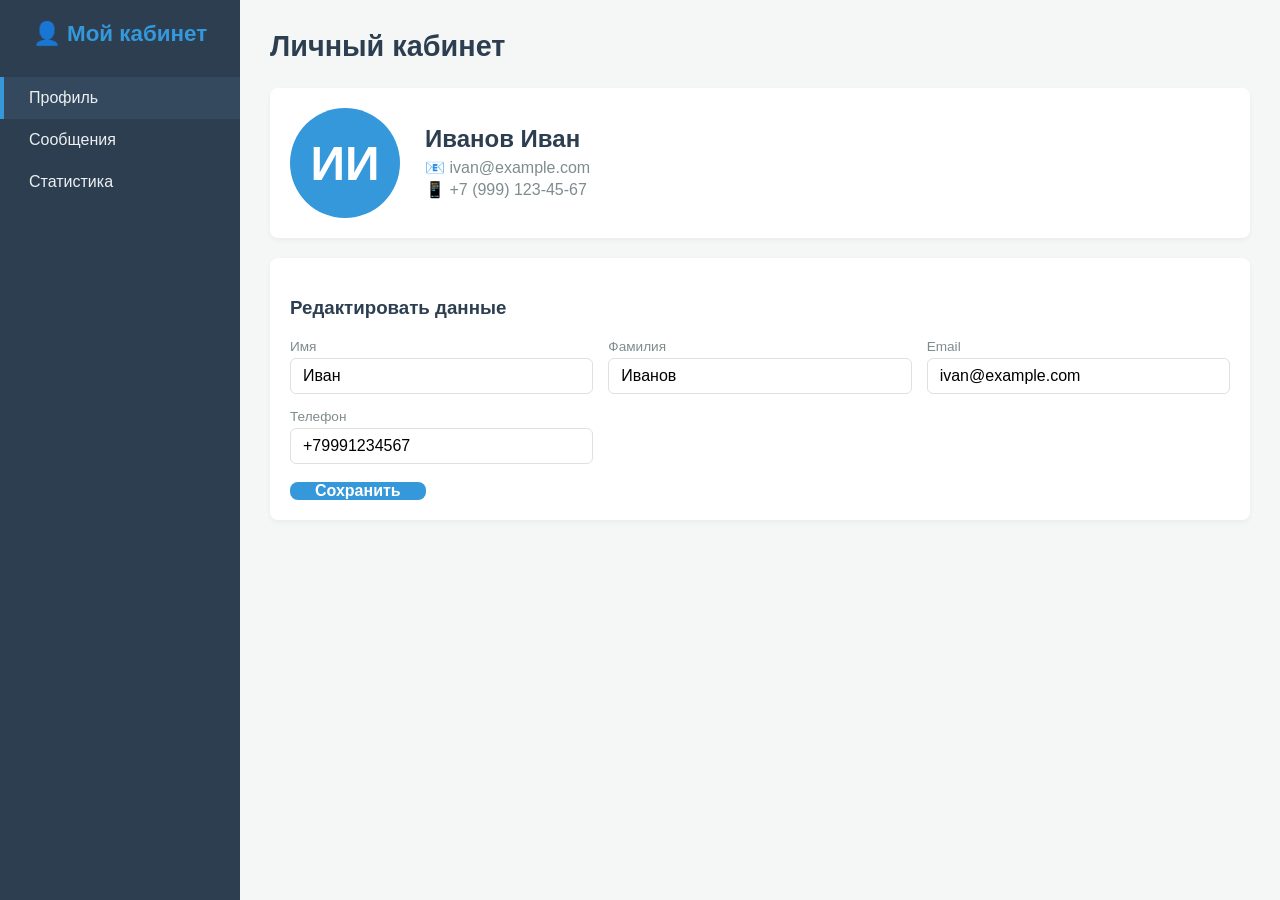
==== index.html @ 30cc35c8 "Add files via upload" ====
<!DOCTYPE html>
<html lang="ru">
<head>
    <meta charset="UTF-8">
    <title>Личный кабинет</title>
    <link rel="stylesheet" href="css/style.css">
</head>
<body>
<div class="dashboard">
    <aside class="sidebar">
        <div class="logo">👤 Мой кабинет</div>
        <nav>
            <a href="index.html" class="active">Профиль</a>
            <a href="messages.html">Сообщения</a>
            <a href="stats.html">Статистика</a>
        </nav>
    </aside>

    <main class="content">
        <h1 class="page-title">Личный кабинет</h1>

        <div class="card">
            <div class="profile-header">
                <div class="avatar">ИИ</div>
                <div class="profile-info">
                    <h2>Иванов Иван</h2>
                    <p>📧 ivan@example.com</p>
                    <p>📱 +7 (999) 123-45-67</p>
                </div>
            </div>
        </div>

        <div class="card">
            <h3>Редактировать данные</h3>
            <div class="info-grid">
                <div class="field">
                    <label>Имя</label>
                    <input type="text" value="Иван">
                </div>
                <div class="field">
                    <label>Фамилия</label>
                    <input type="text" value="Иванов">
                </div>
                <div class="field">
                    <label>Email</label>
                    <input type="email" value="ivan@example.com">
                </div>
                <div class="field">
                    <label>Телефон</label>
                    <input type="tel" value="+79991234567">
                </div>
            </div>
            <br>
            <button class="btn">Сохранить</button>
        </div>
    </main>
</div>
</body>
</html>
---- css/style.css ----
:root {
    --primary: #3498db;
    --primary-dark: #2980b9;
    --bg: #f4f7f6;
    --card-bg: #ffffff;
    --text-main: #2c3e50;
    --text-muted: #7f8c8d;
    --border: #e0e0e0;
    --success: #27ae60;
    --danger: #e74c3c;
}

* { box-sizing: border-box; }

body {
    font-family: 'Segoe UI', Tahoma, sans-serif;
    background: var(--bg);
    color: var(--text-main);
    margin: 0;
    padding: 0;
}

.dashboard {
    display: flex;
    min-height: 100vh;
}

.sidebar {
    width: 240px;
    background: #2c3e50;
    color: #fff;
    padding: 20px 0;
    flex-shrink: 0;
}

.sidebar .logo {
    text-align: center;
    font-size: 1.4em;
    font-weight: bold;
    margin-bottom: 30px;
    color: var(--primary);
}

.sidebar nav a {
    display: block;
    color: #ecf0f1;
    text-decoration: none;
    padding: 12px 25px;
    border-left: 4px solid transparent;
    transition: 0.2s;
}

.sidebar nav a:hover,
.sidebar nav a.active {
    background: #34495e;
    border-left-color: var(--primary);
}

.content {
    flex: 1;
    padding: 30px;
    overflow-y: auto;
}

.page-title {
    margin: 0 0 25px;
    font-size: 1.8em;
}

.card {
    background: var(--card-bg);
    border-radius: 8px;
    box-shadow: 0 2px 5px rgba(0,0,0,0.05);
    padding: 20px;
    margin-bottom: 20px;
}

.profile-header {
    display: flex;
    align-items: center;
    gap: 25px;
}

.avatar {
    width: 110px;
    height: 110px;
    border-radius: 50%;
    background: var(--primary);
    color: #fff;
    display: flex;
    align-items: center;
    justify-content: center;
    font-size: 3em;
    font-weight: bold;
}

.profile-info h2 { margin: 0 0 5px; }
.profile-info p { margin: 3px 0; color: var(--text-muted); }

.info-grid {
    display: grid;
    grid-template-columns: repeat(auto-fit, minmax(250px, 1fr));
    gap: 15px;
    margin-top: 20px;
}

.info-grid .field label {
    display: block;
    font-size: 0.85em;
    color: var(--text-muted);
    margin-bottom: 4px;
}

.info-grid .field input {
    width: 100%;
    padding: 8px 12px;
    border: 1px solid var(--border);
    border-radius: 6px;
    font-size: 1em;
}

.stats-grid {
    display: grid;
    grid-template-columns: repeat(auto-fit, minmax(200px, 1fr));
    gap: 20px;
}

.stat-card {
    text-align: center;
    border-top: 4px solid var(--primary);
}

.stat-card h3 {
    margin: 0 0 10px;
    color: var(--text-muted);
    font-size: 0.95em;
    text-transform: uppercase;
}

.stat-card .number {
    font-size: 3em;
    font-weight: bold;
    color: var(--primary);
}

.messages-container {
    display: flex;
    flex-direction: column;
    height: calc(100vh - 150px);
}

.msg-list {
    flex: 1;
    overflow-y: auto;
    border: 1px solid var(--border);
    border-radius: 8px;
    padding: 15px;
    margin-bottom: 15px;
    background: #fafafa;
}

.msg-item {
    margin-bottom: 10px;
    padding: 10px 15px;
    border-radius: 12px;
    max-width: 70%;
    word-wrap: break-word;
}

.msg-item.in {
    background: #fff;
    border: 1px solid var(--border);
    border-bottom-left-radius: 2px;
    margin-right: auto;
}

.msg-item.out {
    background: var(--primary);
    color: #fff;
    border-bottom-right-radius: 2px;
    margin-left: auto;
    text-align: right;
}

.msg-meta {
    font-size: 0.75em;
    opacity: 0.7;
    margin-top: 5px;
    display: block;
}

.send-form {
    display: flex;
    gap: 10px;
}

.send-form textarea {
    flex: 1;
    padding: 12px;
    border: 1px solid var(--border);
    border-radius: 8px;
    resize: none;
    font-family: inherit;
    font-size: 1em;
    outline: none;
}

.send-form textarea:focus { border-color: var(--primary); }

.btn {
    background: var(--primary);
    color: #fff;
    border: none;
    padding: 0 25px;
    border-radius: 8px;
    cursor: pointer;
    font-size: 1em;
    font-weight: bold;
    transition: 0.2s;
}

.btn:hover { background: var(--primary-dark); }

@media (max-width: 768px) {
    .dashboard { flex-direction: column; }
    .sidebar { width: 100%; }
    .sidebar nav { display: flex; overflow-x: auto; }
    .sidebar nav a { border-left: none; border-bottom: 4px solid transparent; }
    .sidebar nav a.active { border-left: none; border-bottom-color: var(--primary); }
}
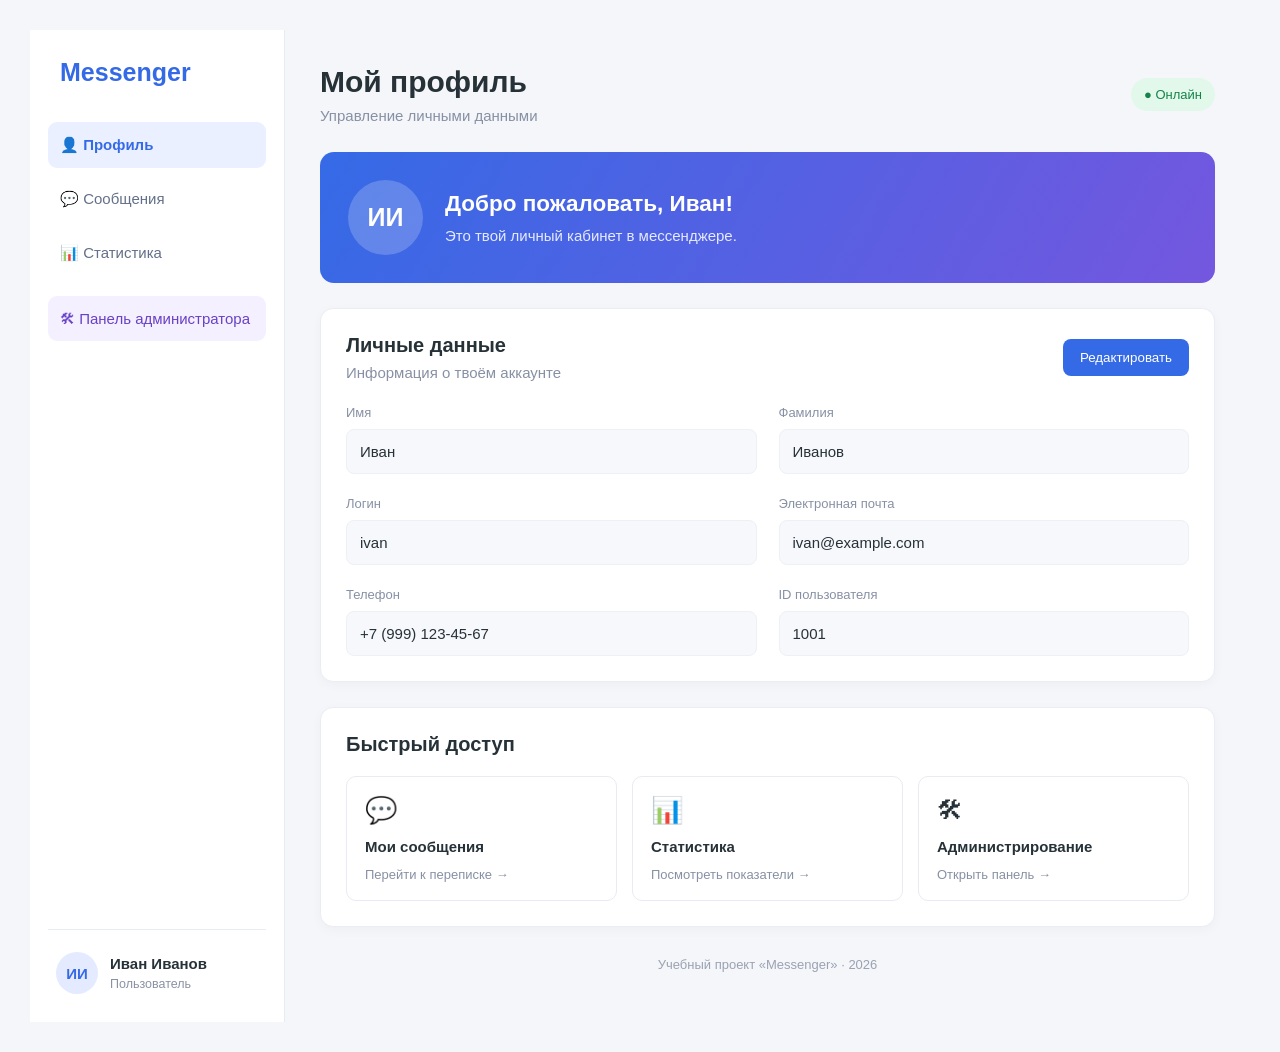
==== commit 77901c71: "123" ====
--- a/index.html
+++ b/index.html
@@ -2,58 +2,120 @@
 <html lang="ru">
 <head>
     <meta charset="UTF-8">
-    <title>Личный кабинет</title>
+    <meta name="viewport" content="width=device-width, initial-scale=1.0">
+    <title>Мессенджер — Профиль</title>
     <link rel="stylesheet" href="css/style.css">
 </head>
 <body>
-<div class="dashboard">
+
+<div class="app">
     <aside class="sidebar">
-        <div class="logo">👤 Мой кабинет</div>
-        <nav>
-            <a href="index.html" class="active">Профиль</a>
-            <a href="messages.html">Сообщения</a>
-            <a href="stats.html">Статистика</a>
+        <div class="logo">Messenger</div>
+
+        <nav class="navigation">
+            <a href="index.html" class="nav-link active">👤 Профиль</a>
+            <a href="massages.html" class="nav-link">💬 Сообщения</a>
+            <a href="stats.html" class="nav-link">📊 Статистика</a>
+            <a href="admin.html" class="nav-link admin-link">🛠 Панель администратора</a>
         </nav>
+
+        <div class="sidebar-bottom">
+            <span class="avatar">ИИ</span>
+            <div>
+                <strong>Иван Иванов</strong>
+                <small>Пользователь</small>
+            </div>
+        </div>
     </aside>
 
-    <main class="content">
-        <h1 class="page-title">Личный кабинет</h1>
+    <main class="main-content">
+        <header class="page-header">
+            <div>
+                <h1>Мой профиль</h1>
+                <p>Управление личными данными</p>
+            </div>
+            <span class="online-badge">● Онлайн</span>
+        </header>
 
-        <div class="card">
-            <div class="profile-header">
-                <div class="avatar">ИИ</div>
-                <div class="profile-info">
-                    <h2>Иванов Иван</h2>
-                    <p>📧 ivan@example.com</p>
-                    <p>📱 +7 (999) 123-45-67</p>
+        <section class="welcome-card">
+            <div class="large-avatar">ИИ</div>
+            <div>
+                <h2>Добро пожаловать, Иван!</h2>
+                <p>Это твой личный кабинет в мессенджере.</p>
+            </div>
+        </section>
+
+        <section class="card">
+            <div class="section-heading">
+                <div>
+                    <h2>Личные данные</h2>
+                    <p>Информация о твоём аккаунте</p>
+                </div>
+                <button class="button" type="button">Редактировать</button>
+            </div>
+
+            <div class="profile-grid">
+                <div class="field">
+                    <label>Имя</label>
+                    <div class="field-value">Иван</div>
+                </div>
+
+                <div class="field">
+                    <label>Фамилия</label>
+                    <div class="field-value">Иванов</div>
+                </div>
+
+                <div class="field">
+                    <label>Логин</label>
+                    <div class="field-value">ivan</div>
+                </div>
+
+                <div class="field">
+                    <label>Электронная почта</label>
+                    <div class="field-value">ivan@example.com</div>
+                </div>
+
+                <div class="field">
+                    <label>Телефон</label>
+                    <div class="field-value">+7 (999) 123-45-67</div>
+                </div>
+
+                <div class="field">
+                    <label>ID пользователя</label>
+                    <div class="field-value">1001</div>
                 </div>
             </div>
-        </div>
+        </section>
 
-        <div class="card">
-            <h3>Редактировать данные</h3>
-            <div class="info-grid">
-                <div class="field">
-                    <label>Имя</label>
-                    <input type="text" value="Иван">
-                </div>
-                <div class="field">
-                    <label>Фамилия</label>
-                    <input type="text" value="Иванов">
-                </div>
-                <div class="field">
-                    <label>Email</label>
-                    <input type="email" value="ivan@example.com">
-                </div>
-                <div class="field">
-                    <label>Телефон</label>
-                    <input type="tel" value="+79991234567">
-                </div>
+        <section class="card">
+            <h2>Быстрый доступ</h2>
+
+            <div class="quick-links">
+                <a href="messages.html" class="quick-card">
+                    <span class="quick-icon">💬</span>
+                    <strong>Мои сообщения</strong>
+                    <span>Перейти к переписке →</span>
+                </a>
+
+                <a href="stats.html" class="quick-card">
+                    <span class="quick-icon">📊</span>
+                    <strong>Статистика</strong>
+                    <span>Посмотреть показатели →</span>
+                </a>
+
+                <a href="admin.html" class="quick-card">
+                    <span class="quick-icon">🛠</span>
+                    <strong>Администрирование</strong>
+                    <span>Открыть панель →</span>
+                </a>
             </div>
-            <br>
-            <button class="btn">Сохранить</button>
-        </div>
+        </section>
+
+        <footer class="footer">
+            Учебный проект «Messenger» · 2026
+        </footer>
     </main>
 </div>
+
 </body>
 </html>
--- a/css/style.css
+++ b/css/style.css
@@ -1,230 +1,448 @@
-:root {
-    --primary: #3498db;
-    --primary-dark: #2980b9;
-    --bg: #f4f7f6;
-    --card-bg: #ffffff;
-    --text-main: #2c3e50;
-    --text-muted: #7f8c8d;
-    --border: #e0e0e0;
-    --success: #27ae60;
-    --danger: #e74c3c;
-}
-
-* { box-sizing: border-box; }
+* {
+    box-sizing: border-box;
+}
 
 body {
-    font-family: 'Segoe UI', Tahoma, sans-serif;
-    background: var(--bg);
-    color: var(--text-main);
     margin: 0;
-    padding: 0;
-}
-
-.dashboard {
+    background: #f4f6fb;
+    color: #253047;
+    font-family: Arial, sans-serif;
+    font-size: 15px;
+}
+
+a {
+    color: inherit;
+    text-decoration: none;
+}
+
+.app {
     display: flex;
     min-height: 100vh;
 }
 
 .sidebar {
-    width: 240px;
-    background: #2c3e50;
+    width: 255px;
+    flex-shrink: 0;
+    background: #fff;
+    border-right: 1px solid #e8ebf2;
+    padding: 28px 18px;
+    display: flex;
+    flex-direction: column;
+}
+
+.logo {
+    font-size: 25px;
+    font-weight: bold;
+    color: #356ae6;
+    padding: 0 12px 35px;
+}
+
+.navigation {
+    display: flex;
+    flex-direction: column;
+    gap: 8px;
+}
+
+.nav-link {
+    display: block;
+    padding: 14px 12px;
+    border-radius: 9px;
+    color: #647089;
+    transition: 0.2s;
+}
+
+.nav-link:hover {
+    background: #f0f4ff;
+    color: #356ae6;
+}
+
+.nav-link.active {
+    background: #eaf0ff;
+    color: #356ae6;
+    font-weight: bold;
+}
+
+.admin-link {
+    margin-top: 12px;
+    background: #f4f0ff;
+    color: #6941c6;
+}
+
+.admin-link:hover {
+    background: #e9e0ff;
+    color: #5630ad;
+}
+
+.sidebar-bottom {
+    display: flex;
+    align-items: center;
+    gap: 12px;
+    margin-top: auto;
+    padding: 22px 8px 0;
+    border-top: 1px solid #e8ebf2;
+}
+
+.sidebar-bottom strong,
+.sidebar-bottom small {
+    display: block;
+}
+
+.sidebar-bottom small {
+    margin-top: 5px;
+    color: #8992a5;
+}
+
+.avatar,
+.large-avatar {
+    display: flex;
+    align-items: center;
+    justify-content: center;
+    border-radius: 50%;
+    background: #e4eaff;
+    color: #356ae6;
+    font-weight: bold;
+}
+
+.avatar {
+    width: 42px;
+    height: 42px;
+}
+
+.main-content {
+    flex: 1;
+    min-width: 0;
+    max-width: 1500px;
+    margin: 0 auto;
+    padding: 35px;
+}
+
+.page-header {
+    display: flex;
+    justify-content: space-between;
+    align-items: center;
+    gap: 15px;
+    margin-bottom: 28px;
+}
+
+.page-header h1 {
+    margin: 0 0 8px;
+    font-size: 30px;
+}
+
+.page-header p,
+.section-heading p {
+    margin: 0;
+    color: #8790a4;
+}
+
+.online-badge {
+    padding: 9px 13px;
+    background: #e2f8eb;
+    color: #16834a;
+    border-radius: 20px;
+    font-size: 13px;
+}
+
+.welcome-card {
+    display: flex;
+    align-items: center;
+    gap: 22px;
+    padding: 28px;
+    margin-bottom: 25px;
+    border-radius: 14px;
+    background: linear-gradient(120deg, #356ae6, #7457df);
+    color: white;
+}
+
+.large-avatar {
+    width: 75px;
+    height: 75px;
+    flex-shrink: 0;
+    background: rgba(255, 255, 255, 0.2);
+    color: white;
+    font-size: 25px;
+}
+
+.welcome-card h2 {
+    margin: 0 0 10px;
+}
+
+.welcome-card p {
+    margin: 0;
+    color: #e6eaff;
+}
+
+.card {
+    background: #fff;
+    padding: 25px;
+    border: 1px solid #eaedf4;
+    border-radius: 13px;
+    margin-bottom: 25px;
+    box-shadow: 0 3px 12px rgba(20, 35, 70, 0.03);
+}
+
+.card h2 {
+    margin: 0 0 20px;
+    font-size: 20px;
+}
+
+.section-heading {
+    display: flex;
+    justify-content: space-between;
+    align-items: center;
+    gap: 15px;
+    margin-bottom: 24px;
+}
+
+.section-heading h2 {
+    margin-bottom: 7px;
+}
+
+.button {
+    border: 0;
+    padding: 11px 17px;
+    border-radius: 8px;
+    background: #356ae6;
     color: #fff;
-    padding: 20px 0;
-    flex-shrink: 0;
-}
-
-.sidebar .logo {
+    cursor: pointer;
+}
+
+.button:hover {
+    background: #2454c5;
+}
+
+.profile-grid {
+    display: grid;
+    grid-template-columns: repeat(2, minmax(0, 1fr));
+    gap: 22px;
+}
+
+.field label {
+    display: block;
+    margin-bottom: 9px;
+    color: #8790a4;
+    font-size: 13px;
+}
+
+.field-value {
+    padding: 13px;
+    background: #f7f8fc;
+    border: 1px solid #edf0f5;
+    border-radius: 8px;
+    overflow-wrap: anywhere;
+}
+
+.quick-links {
+    display: grid;
+    grid-template-columns: repeat(3, minmax(0, 1fr));
+    gap: 15px;
+}
+
+.quick-card {
+    display: flex;
+    flex-direction: column;
+    gap: 12px;
+    padding: 18px;
+    border: 1px solid #e8ebf3;
+    border-radius: 10px;
+    transition: 0.2s;
+}
+
+.quick-card:hover {
+    border-color: #9db6ff;
+    transform: translateY(-2px);
+}
+
+.quick-card>span:last-child {
+    color: #8790a4;
+    font-size: 13px;
+}
+
+.quick-icon {
+    font-size: 26px;
+}
+
+.footer {
+    padding: 5px 0 15px;
+    color: #9aa2b2;
     text-align: center;
-    font-size: 1.4em;
-    font-weight: bold;
-    margin-bottom: 30px;
-    color: var(--primary);
-}
-
-.sidebar nav a {
-    display: block;
-    color: #ecf0f1;
+    font-size: 13px;
+}
+
+@media (max-width: 900px) {
+    .sidebar {
+        width: 210px;
+    }
+
+    .main-content {
+        padding: 22px;
+    }
+
+    .quick-links {
+        grid-template-columns: 1fr;
+    }
+}
+
+@media (max-width: 650px) {
+    .app {
+        flex-direction: column;
+    }
+
+    .sidebar {
+        width: 100%;
+        padding: 16px;
+    }
+
+    .logo {
+        padding: 0 8px 15px;
+    }
+
+    .navigation {
+        display: grid;
+        grid-template-columns: repeat(2, minmax(0, 1fr));
+    }
+
+    .nav-link {
+        font-size: 13px;
+        padding: 11px 8px;
+    }
+
+    .sidebar-bottom {
+        margin-top: 18px;
+    }
+
+    .main-content {
+        padding: 16px;
+    }
+
+    .page-header h1 {
+        font-size: 25px;
+    }
+
+    .welcome-card {
+        padding: 20px;
+        gap: 14px;
+    }
+
+    .large-avatar {
+        width: 55px;
+        height: 55px;
+    }
+
+    .profile-grid {
+        grid-template-columns: 1fr;
+    }
+
+    .section-heading {
+        align-items: flex-start;
+        flex-direction: column;
+    }
+}
+
+/* Основные настройки */
+body {
+    margin: 0;
+    padding: 30px;
+    background: #f4f6f9;
+    font-family: Arial, sans-serif;
+    color: #263238;
+}
+.admin-container {
+    max-width: 1200px;
+    margin: 0 auto;
+}
+/* Заголовок */
+.admin-header {
+    display: flex;
+    justify-content: space-between;
+    align-items: center;
+    flex-wrap: wrap;
+    gap: 15px;
+    margin-bottom: 25px;
+}
+.admin-header h1 {
+    margin-bottom: 10px;
+}
+.admin-header p {
+    color: #666;
+}
+/* Блоки */
+.admin-card {
+    background: #fff;
+    padding: 24px;
+    margin-bottom: 25px;
+    border-radius: 12px;
+    box-shadow: 0 3px 12px rgba(0, 0, 0, 0.06);
+    overflow-x: auto;
+}
+.admin-card h2 {
+    margin-top: 0;
+    color: #263238;
+}
+/* Таблицы */
+.admin-table {
+    width: 100%;
+    border-collapse: collapse;
+    min-width: 650px;
+}
+.admin-table th,
+.admin-table td {
+    padding: 13px;
+    border-bottom: 1px solid #e5e9ef;
+    text-align: left;
+}
+.admin-table th {
+    background: #f0f3f8;
+    color: #263238;
+}
+.admin-table tbody tr:hover {
+    background: #f8faff;
+}
+/* Кнопки */
+.admin-btn {
+    padding: 10px 15px;
+    margin: 4px;
+    border: none;
+    border-radius: 6px;
+    background: #356ae6;
+    color: #fff;
+    font-size: 14px;
+    cursor: pointer;
+}
+.admin-btn:hover {
+    background: #2454c5;
+}
+/* Статус пользователя */
+.status {
+    display: inline-block;
+    padding: 5px 10px;
+    border-radius: 15px;
+    background: #eeeeee;
+    color: #666;
+    font-size: 13px;
+}
+/* Подсказки */
+.placeholder {
+    color: #777;
+    font-size: 14px;
+}
+/* Ссылка назад */
+.back-link {
+    color: #356ae6;
     text-decoration: none;
-    padding: 12px 25px;
-    border-left: 4px solid transparent;
-    transition: 0.2s;
-}
-
-.sidebar nav a:hover,
-.sidebar nav a.active {
-    background: #34495e;
-    border-left-color: var(--primary);
-}
-
-.content {
-    flex: 1;
-    padding: 30px;
-    overflow-y: auto;
-}
-
-.page-title {
-    margin: 0 0 25px;
-    font-size: 1.8em;
-}
-
-.card {
-    background: var(--card-bg);
-    border-radius: 8px;
-    box-shadow: 0 2px 5px rgba(0,0,0,0.05);
-    padding: 20px;
-    margin-bottom: 20px;
-}
-
-.profile-header {
-    display: flex;
-    align-items: center;
-    gap: 25px;
-}
-
-.avatar {
-    width: 110px;
-    height: 110px;
-    border-radius: 50%;
-    background: var(--primary);
-    color: #fff;
-    display: flex;
-    align-items: center;
-    justify-content: center;
-    font-size: 3em;
-    font-weight: bold;
-}
-
-.profile-info h2 { margin: 0 0 5px; }
-.profile-info p { margin: 3px 0; color: var(--text-muted); }
-
-.info-grid {
-    display: grid;
-    grid-template-columns: repeat(auto-fit, minmax(250px, 1fr));
-    gap: 15px;
-    margin-top: 20px;
-}
-
-.info-grid .field label {
-    display: block;
-    font-size: 0.85em;
-    color: var(--text-muted);
-    margin-bottom: 4px;
-}
-
-.info-grid .field input {
-    width: 100%;
-    padding: 8px 12px;
-    border: 1px solid var(--border);
-    border-radius: 6px;
-    font-size: 1em;
-}
-
-.stats-grid {
-    display: grid;
-    grid-template-columns: repeat(auto-fit, minmax(200px, 1fr));
-    gap: 20px;
-}
-
-.stat-card {
-    text-align: center;
-    border-top: 4px solid var(--primary);
-}
-
-.stat-card h3 {
-    margin: 0 0 10px;
-    color: var(--text-muted);
-    font-size: 0.95em;
-    text-transform: uppercase;
-}
-
-.stat-card .number {
-    font-size: 3em;
-    font-weight: bold;
-    color: var(--primary);
-}
-
-.messages-container {
-    display: flex;
-    flex-direction: column;
-    height: calc(100vh - 150px);
-}
-
-.msg-list {
-    flex: 1;
-    overflow-y: auto;
-    border: 1px solid var(--border);
-    border-radius: 8px;
-    padding: 15px;
-    margin-bottom: 15px;
-    background: #fafafa;
-}
-
-.msg-item {
-    margin-bottom: 10px;
-    padding: 10px 15px;
-    border-radius: 12px;
-    max-width: 70%;
-    word-wrap: break-word;
-}
-
-.msg-item.in {
-    background: #fff;
-    border: 1px solid var(--border);
-    border-bottom-left-radius: 2px;
-    margin-right: auto;
-}
-
-.msg-item.out {
-    background: var(--primary);
-    color: #fff;
-    border-bottom-right-radius: 2px;
-    margin-left: auto;
-    text-align: right;
-}
-
-.msg-meta {
-    font-size: 0.75em;
-    opacity: 0.7;
-    margin-top: 5px;
-    display: block;
-}
-
-.send-form {
-    display: flex;
-    gap: 10px;
-}
-
-.send-form textarea {
-    flex: 1;
-    padding: 12px;
-    border: 1px solid var(--border);
-    border-radius: 8px;
-    resize: none;
-    font-family: inherit;
-    font-size: 1em;
-    outline: none;
-}
-
-.send-form textarea:focus { border-color: var(--primary); }
-
-.btn {
-    background: var(--primary);
-    color: #fff;
-    border: none;
-    padding: 0 25px;
-    border-radius: 8px;
-    cursor: pointer;
-    font-size: 1em;
-    font-weight: bold;
-    transition: 0.2s;
-}
-
-.btn:hover { background: var(--primary-dark); }
-
-@media (max-width: 768px) {
-    .dashboard { flex-direction: column; }
-    .sidebar { width: 100%; }
-    .sidebar nav { display: flex; overflow-x: auto; }
-    .sidebar nav a { border-left: none; border-bottom: 4px solid transparent; }
-    .sidebar nav a.active { border-left: none; border-bottom-color: var(--primary); }
+}
+.back-link:hover {
+    text-decoration: underline;
+}
+/* Адаптация для телефонов */
+@media (max-width: 600px) {
+    body {
+        padding: 15px;
+    }
+    .admin-card {
+        padding: 15px;
+    }
+    .admin-header h1 {
+        font-size: 25px;
+    }
 }
